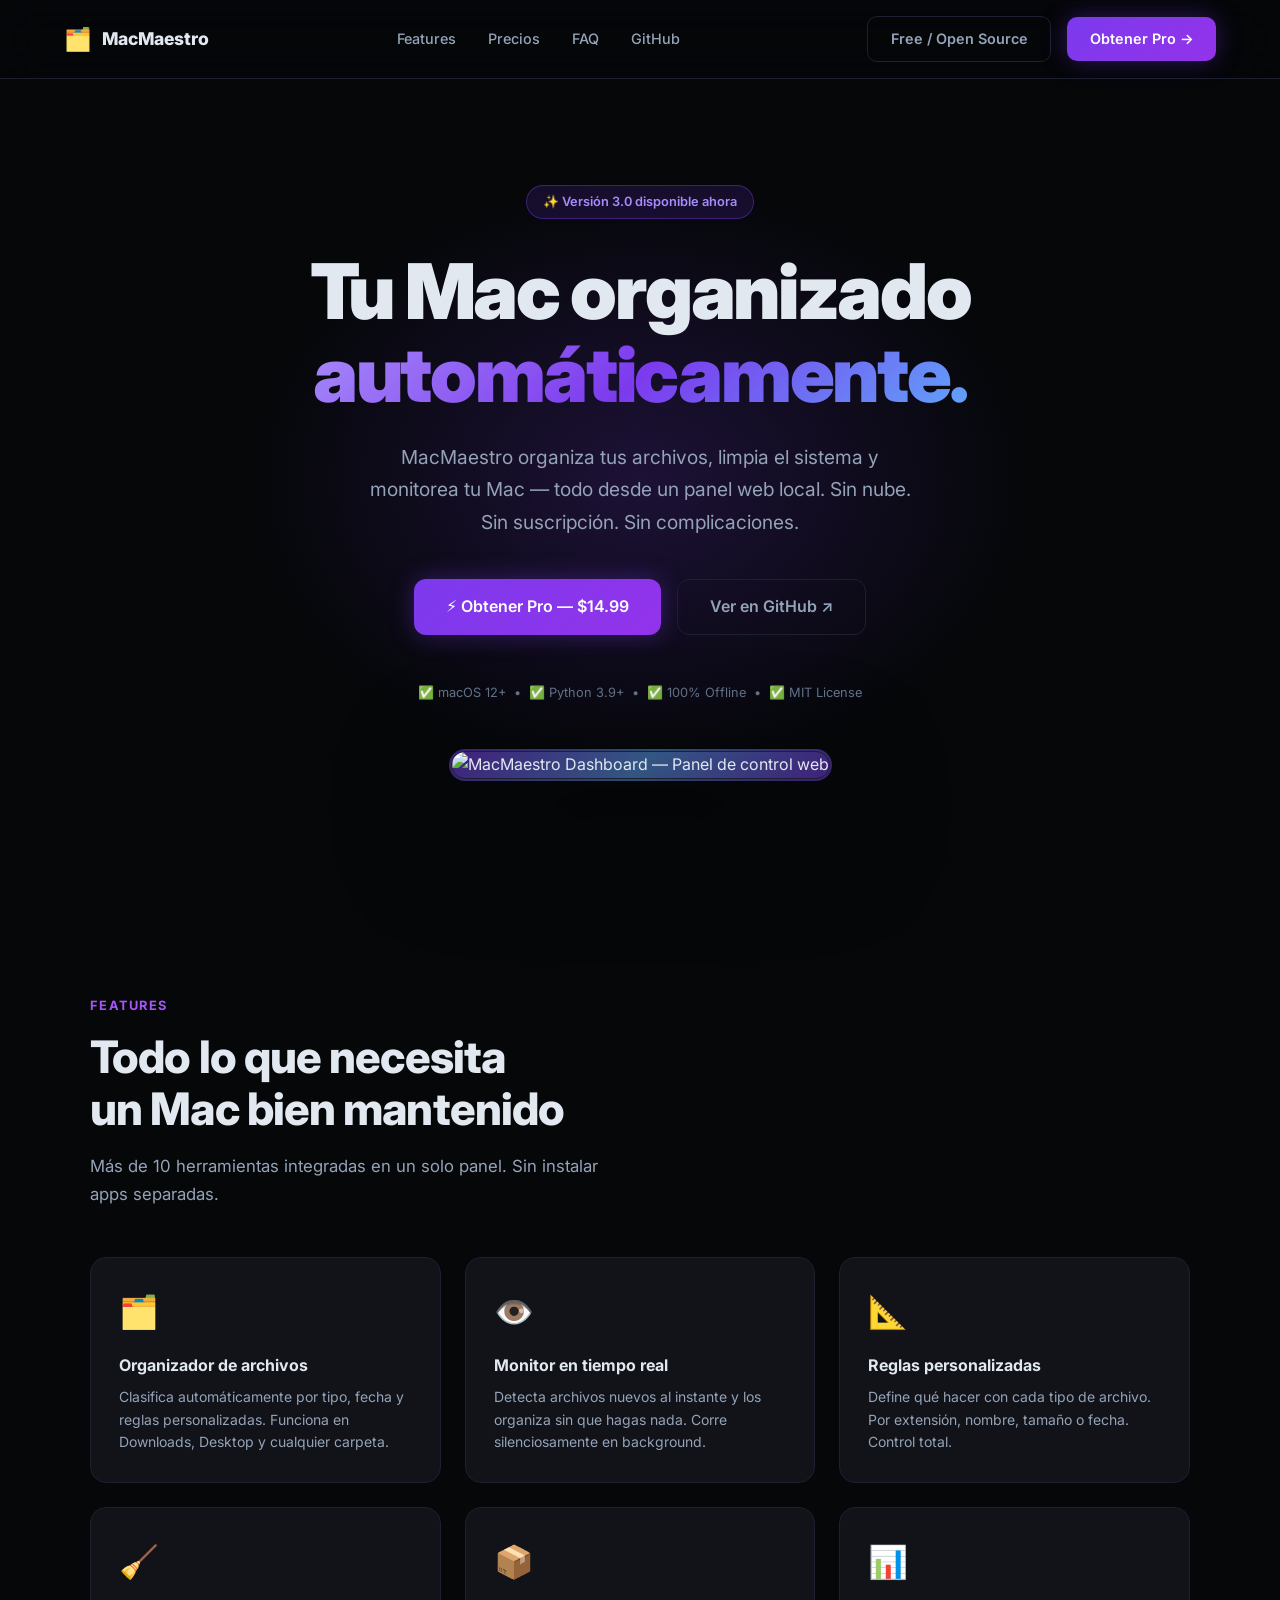
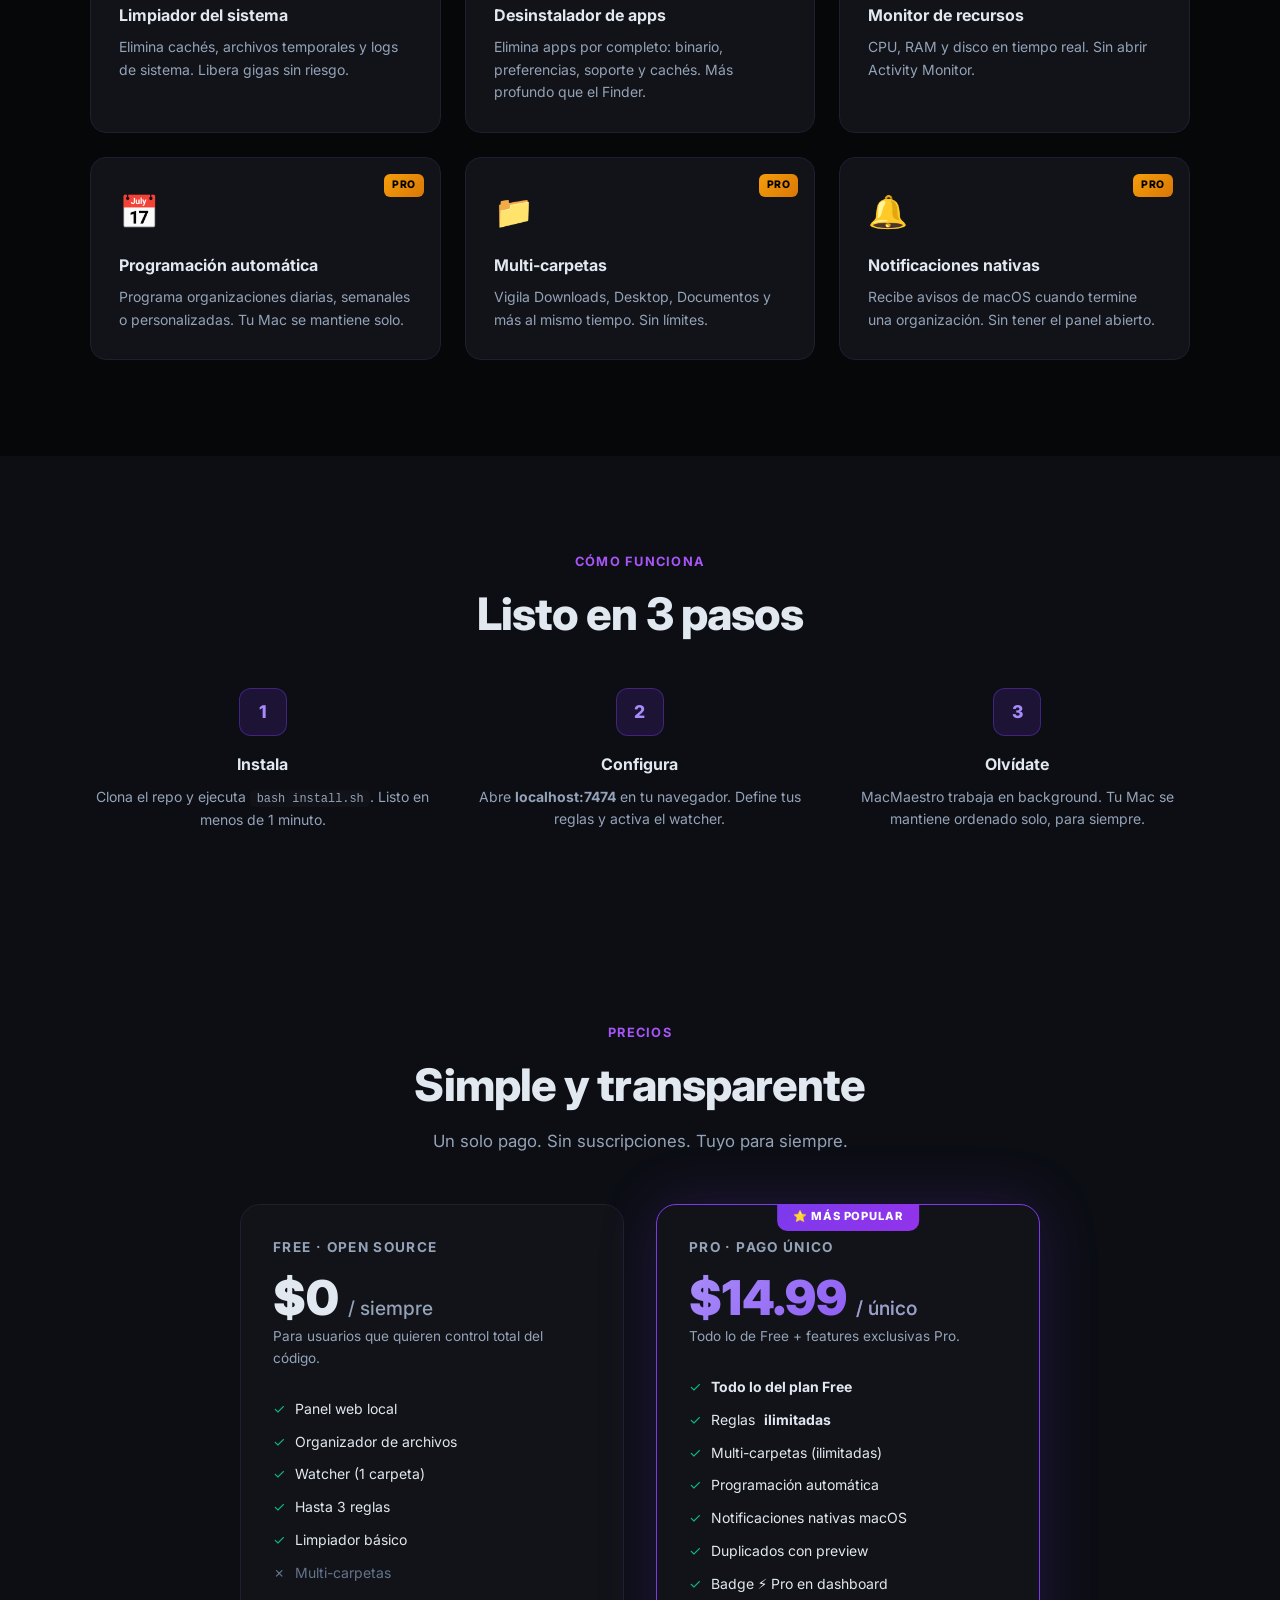
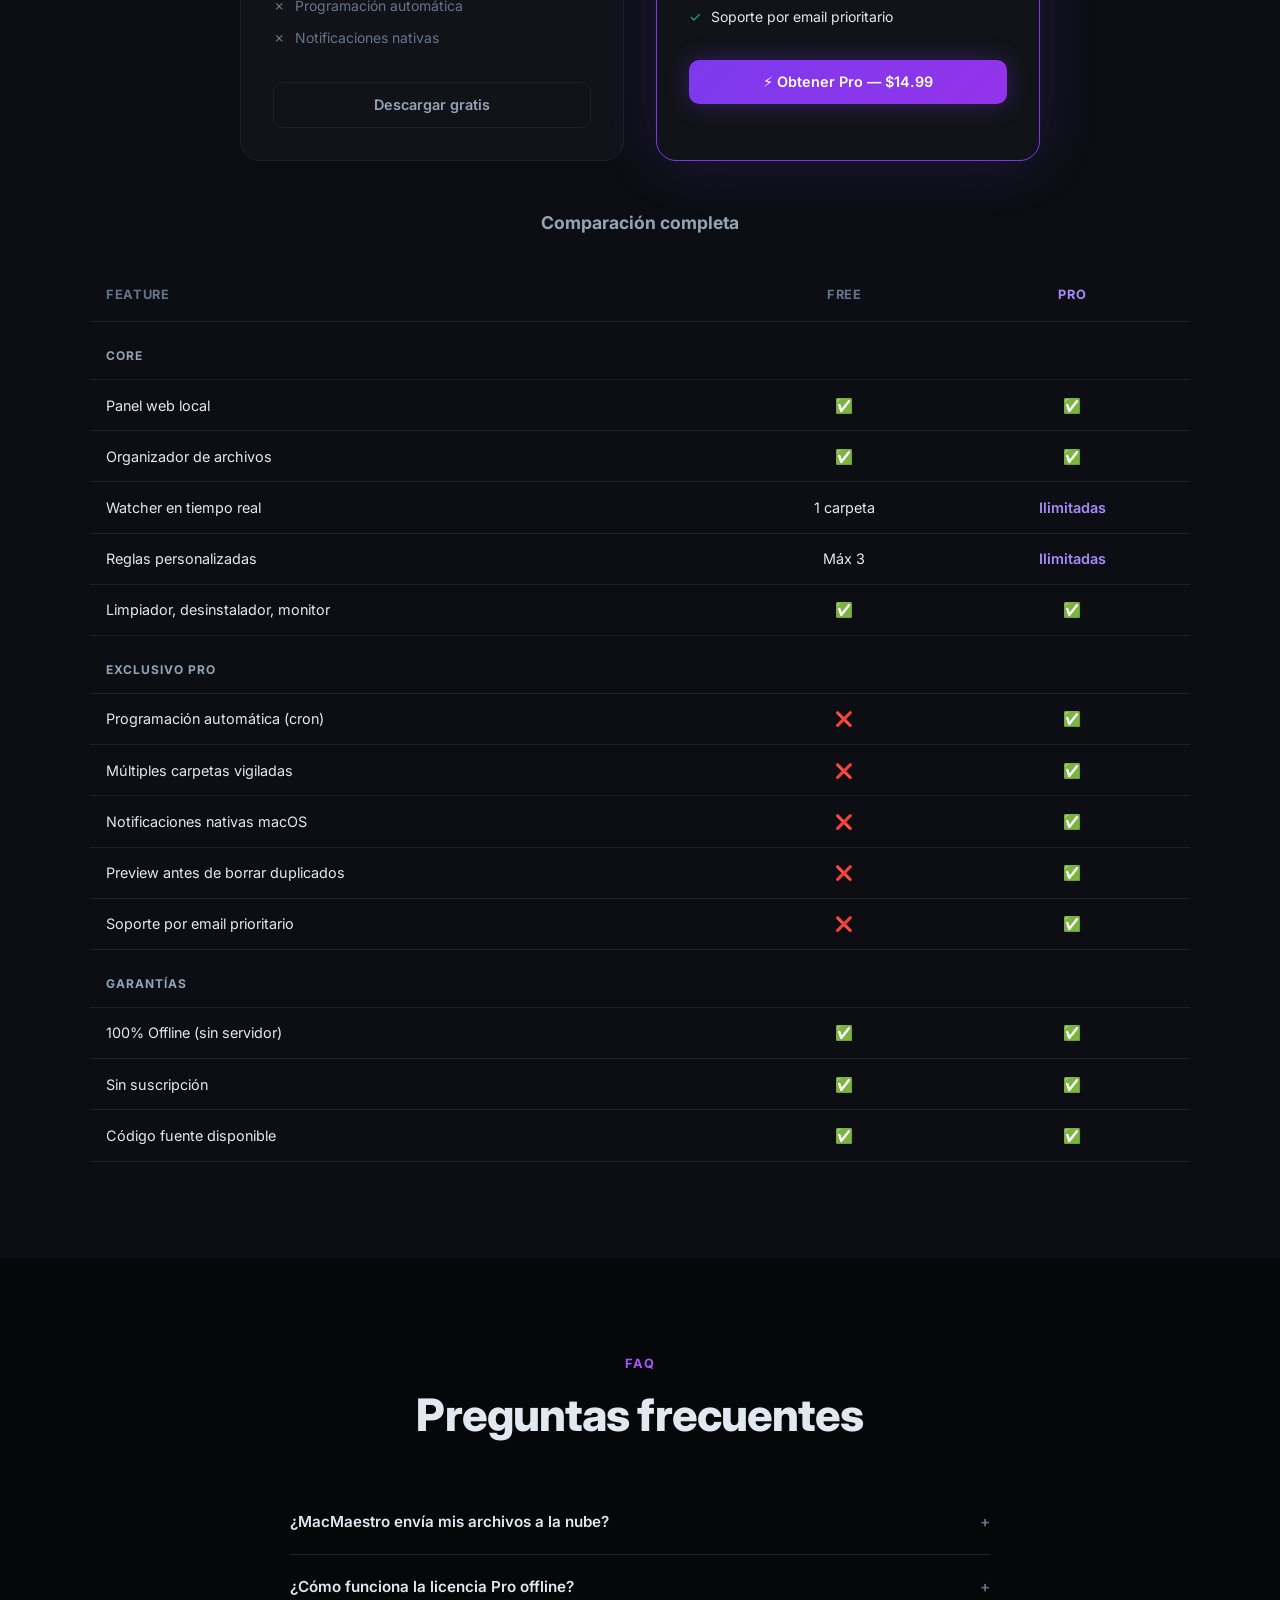
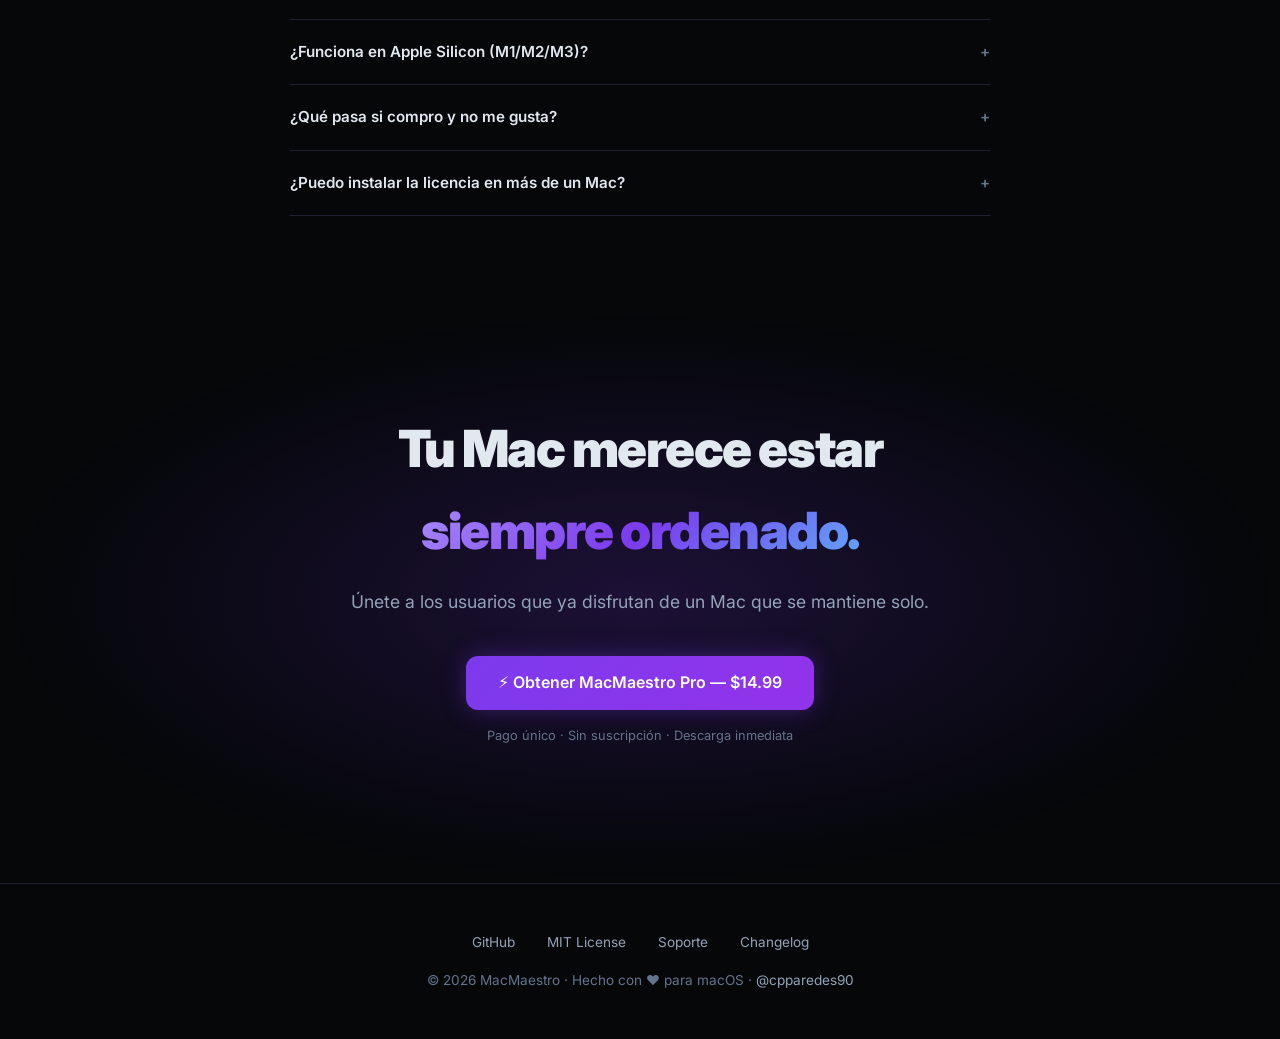
==== index.html @ 6b4e5746 "feat: monetization — Pro license system, landing page & DMG builder - license_manager.py: offline ke" ====
<!DOCTYPE html>
<html lang="es">
<head>
  <meta charset="UTF-8">
  <meta name="viewport" content="width=device-width, initial-scale=1.0">
  <title>MacMaestro — macOS File Organizer Suite</title>
  <meta name="description" content="Professional-grade, offline-first macOS file organization suite. Automatically sort, clean, and manage your Mac — with a beautiful web control panel.">
  <link rel="preconnect" href="https://fonts.googleapis.com">
  <link href="https://fonts.googleapis.com/css2?family=Inter:wght@300;400;500;600;700;800;900&display=swap" rel="stylesheet">
  <style>
    :root {
      --bg:#050709;--surface:#0c0e14;--card:#111318;--card2:#161923;
      --border:#1c2030;--accent:#7c3aed;--accent2:#a855f7;--glow:rgba(124,58,237,.35);
      --green:#10b981;--blue:#3b82f6;--yellow:#f59e0b;
      --text:#e2e8f0;--muted:#64748b;--muted2:#94a3b8;--radius:16px;
    }
    *,*::before,*::after{box-sizing:border-box;margin:0;padding:0}
    html{scroll-behavior:smooth}
    body{font-family:'Inter',system-ui,sans-serif;background:var(--bg);color:var(--text);line-height:1.6;overflow-x:hidden}
    /* NAV */
    nav{position:fixed;top:0;left:0;right:0;z-index:100;display:flex;align-items:center;justify-content:space-between;padding:1rem 4rem;background:rgba(5,7,9,.85);backdrop-filter:blur(20px);border-bottom:1px solid var(--border)}
    .nav-logo{display:flex;align-items:center;gap:.6rem;font-weight:800;font-size:1.1rem}
    .nav-logo span{font-size:1.4rem}
    .nav-links{display:flex;gap:2rem}
    .nav-links a{color:var(--muted2);text-decoration:none;font-size:.9rem;font-weight:500;transition:color .2s}
    .nav-links a:hover{color:var(--text)}
    .nav-cta{display:flex;align-items:center;gap:1rem}
    .btn{display:inline-flex;align-items:center;gap:.5rem;padding:.65rem 1.4rem;border-radius:10px;font-weight:600;font-size:.9rem;cursor:pointer;text-decoration:none;transition:all .2s;border:none}
    .btn-ghost{background:transparent;border:1px solid var(--border);color:var(--muted2)}
    .btn-ghost:hover{border-color:var(--accent);color:var(--text)}
    .btn-primary{background:linear-gradient(135deg,var(--accent),#9333ea);color:#fff;box-shadow:0 0 24px var(--glow)}
    .btn-primary:hover{transform:translateY(-1px);box-shadow:0 0 40px var(--glow)}
    .btn-large{padding:.9rem 2rem;font-size:1rem;border-radius:12px}
    /* HERO */
    .hero{min-height:100vh;display:flex;flex-direction:column;align-items:center;justify-content:center;text-align:center;padding:8rem 2rem 4rem;position:relative}
    .hero-glow{position:absolute;top:20%;left:50%;transform:translateX(-50%);width:800px;height:600px;background:radial-gradient(ellipse,rgba(124,58,237,.2) 0%,transparent 70%);pointer-events:none}
    .badge{display:inline-flex;align-items:center;gap:.5rem;background:rgba(124,58,237,.15);border:1px solid rgba(124,58,237,.4);color:#a78bfa;padding:.35rem 1rem;border-radius:50px;font-size:.8rem;font-weight:600;margin-bottom:2rem;animation:fadeDown .6s ease both}
    @keyframes fadeDown{from{opacity:0;transform:translateY(-12px)}to{opacity:1;transform:none}}
    @keyframes fadeUp{from{opacity:0;transform:translateY(20px)}to{opacity:1;transform:none}}
    h1{font-size:clamp(2.8rem,6vw,5rem);font-weight:900;line-height:1.08;letter-spacing:-.03em;margin-bottom:1.5rem;animation:fadeDown .6s .1s ease both}
    .gradient-text{background:linear-gradient(135deg,#a78bfa,#7c3aed,#60a5fa);-webkit-background-clip:text;-webkit-text-fill-color:transparent;background-clip:text}
    .hero-sub{font-size:1.2rem;color:var(--muted2);max-width:560px;margin:0 auto 2.5rem;line-height:1.7;animation:fadeDown .6s .2s ease both}
    .hero-ctas{display:flex;gap:1rem;justify-content:center;flex-wrap:wrap;margin-bottom:3rem;animation:fadeDown .6s .3s ease both}
    .hero-note{font-size:.8rem;color:var(--muted);animation:fadeDown .6s .4s ease both}
    /* SCREENSHOT */
    .screenshot-wrap{position:relative;max-width:960px;margin:3rem auto 0;animation:fadeUp .8s .5s ease both}
    .screenshot-wrap::before{content:'';position:absolute;inset:-2px;background:linear-gradient(135deg,var(--accent),#60a5fa,var(--accent));border-radius:20px;z-index:-1;opacity:.5}
    .screenshot-wrap img{width:100%;border-radius:18px;border:1px solid var(--border);box-shadow:0 40px 120px rgba(0,0,0,.8)}
    /* SECTION */
    section{padding:6rem 2rem;position:relative}
    .container{max-width:1100px;margin:0 auto}
    .section-label{color:var(--accent2);font-size:.8rem;font-weight:700;letter-spacing:.1em;text-transform:uppercase;margin-bottom:1rem}
    .section-title{font-size:clamp(1.8rem,3.5vw,2.8rem);font-weight:800;line-height:1.15;letter-spacing:-.02em;margin-bottom:1rem}
    .section-sub{color:var(--muted2);font-size:1.05rem;max-width:520px;line-height:1.7}
    /* FEATURES */
    .features-grid{display:grid;grid-template-columns:repeat(auto-fit,minmax(290px,1fr));gap:1.5rem;margin-top:3rem}
    .feature-card{background:var(--card);border:1px solid var(--border);border-radius:var(--radius);padding:1.75rem;transition:all .3s;position:relative;overflow:hidden}
    .feature-card::before{content:'';position:absolute;top:0;left:0;right:0;height:1px;background:linear-gradient(90deg,transparent,var(--accent),transparent);opacity:0;transition:opacity .3s}
    .feature-card:hover{border-color:rgba(124,58,237,.5);transform:translateY(-3px)}
    .feature-card:hover::before{opacity:1}
    .feature-icon{font-size:2rem;margin-bottom:1rem}
    .feature-card h3{font-size:1rem;font-weight:700;margin-bottom:.5rem}
    .feature-card p{font-size:.875rem;color:var(--muted2);line-height:1.6}
    .pro-badge{position:absolute;top:1rem;right:1rem;background:linear-gradient(135deg,#f59e0b,#d97706);color:#000;font-size:.65rem;font-weight:800;padding:.2rem .5rem;border-radius:6px;letter-spacing:.05em}
    /* PRICING */
    .pricing{background:var(--surface)}
    .pricing-grid{display:grid;grid-template-columns:1fr 1fr;gap:2rem;margin-top:3rem;max-width:800px;margin-left:auto;margin-right:auto}
    .pricing-card{background:var(--card);border:1px solid var(--border);border-radius:20px;padding:2rem;position:relative}
    .pricing-card.featured{border-color:var(--accent);box-shadow:0 0 60px rgba(124,58,237,.2)}
    .pricing-card.featured::before{content:'⭐ MÁS POPULAR';position:absolute;top:-1px;left:50%;transform:translateX(-50%);background:linear-gradient(135deg,var(--accent),#9333ea);color:#fff;font-size:.7rem;font-weight:800;padding:.3rem 1rem;border-radius:0 0 10px 10px;letter-spacing:.08em}
    .plan-name{font-size:.85rem;font-weight:700;color:var(--muted2);text-transform:uppercase;letter-spacing:.1em;margin-bottom:1rem}
    .plan-price{font-size:3rem;font-weight:900;line-height:1;margin-bottom:.25rem}
    .plan-price span{font-size:1.2rem;font-weight:500;color:var(--muted2)}
    .plan-desc{color:var(--muted2);font-size:.85rem;margin-bottom:1.75rem}
    .plan-features{list-style:none;margin-bottom:2rem;display:flex;flex-direction:column;gap:.65rem}
    .plan-features li{display:flex;align-items:flex-start;gap:.6rem;font-size:.875rem}
    .plan-features .check{color:var(--green);flex-shrink:0}
    .plan-features .cross{color:var(--muted);flex-shrink:0}
    .plan-features li.muted-row{color:var(--muted)}
    /* STEPS */
    .steps{display:grid;grid-template-columns:repeat(3,1fr);gap:2rem;margin-top:3rem}
    .step{text-align:center}
    .step-num{width:48px;height:48px;background:rgba(124,58,237,.15);border:1px solid rgba(124,58,237,.4);border-radius:12px;display:flex;align-items:center;justify-content:center;font-weight:800;font-size:1.1rem;color:#a78bfa;margin:0 auto 1rem}
    .step h3{font-size:1rem;font-weight:700;margin-bottom:.5rem}
    .step p{font-size:.875rem;color:var(--muted2);line-height:1.6}
    /* TABLE */
    .compare-table{width:100%;border-collapse:collapse;margin-top:2rem}
    .compare-table th{padding:1rem;text-align:center;font-size:.8rem;color:var(--muted);text-transform:uppercase;letter-spacing:.05em;border-bottom:1px solid var(--border)}
    .compare-table th:first-child{text-align:left}
    .compare-table td{padding:.85rem 1rem;border-bottom:1px solid var(--border);font-size:.9rem}
    .compare-table td:not(:first-child){text-align:center}
    .compare-table tr:hover td{background:rgba(255,255,255,.02)}
    .compare-table .cat-row td{color:var(--muted2);font-size:.75rem;font-weight:700;text-transform:uppercase;letter-spacing:.08em;padding-top:1.5rem;background:transparent!important}
    /* FAQ */
    .faq{max-width:700px;margin:3rem auto 0}
    .faq-item{border-bottom:1px solid var(--border);padding:1.25rem 0;cursor:pointer}
    .faq-q{display:flex;justify-content:space-between;align-items:center;font-weight:600;font-size:.95rem}
    .faq-q .ico{color:var(--muted);transition:transform .3s}
    .faq-item.open .faq-q .ico{transform:rotate(45deg)}
    .faq-a{color:var(--muted2);font-size:.9rem;line-height:1.7;max-height:0;overflow:hidden;transition:max-height .35s ease,padding .35s}
    .faq-item.open .faq-a{max-height:300px;padding-top:.75rem}
    /* CTA */
    .cta-section{text-align:center;background:radial-gradient(ellipse at center,rgba(124,58,237,.2) 0%,transparent 70%)}
    .cta-section h2{font-size:clamp(2rem,4vw,3.5rem);font-weight:900;letter-spacing:-.03em;margin-bottom:1rem}
    .cta-section p{color:var(--muted2);font-size:1.1rem;margin-bottom:2.5rem}
    /* FOOTER */
    footer{border-top:1px solid var(--border);padding:3rem 2rem;text-align:center;color:var(--muted);font-size:.85rem}
    footer a{color:var(--muted2);text-decoration:none}
    footer a:hover{color:var(--text)}
    .footer-links{display:flex;gap:2rem;justify-content:center;margin-bottom:1rem;flex-wrap:wrap}
    /* REVEAL */
    .reveal{opacity:0;transform:translateY(30px);transition:all .7s ease}
    .reveal.visible{opacity:1;transform:none}
    @media(max-width:768px){nav{padding:1rem 1.5rem}.nav-links{display:none}.pricing-grid{grid-template-columns:1fr}.steps{grid-template-columns:1fr}}
  </style>
</head>
<body>

<nav>
  <div class="nav-logo"><span>🗂️</span> MacMaestro</div>
  <div class="nav-links">
    <a href="#features">Features</a>
    <a href="#pricing">Precios</a>
    <a href="#faq">FAQ</a>
    <a href="https://github.com/cpparedes90/macmaestro" target="_blank">GitHub</a>
  </div>
  <div class="nav-cta">
    <a href="https://github.com/cpparedes90/macmaestro" class="btn btn-ghost" target="_blank">Free / Open Source</a>
    <a href="#pricing" class="btn btn-primary">Obtener Pro →</a>
  </div>
</nav>

<!-- HERO -->
<div class="hero">
  <div class="hero-glow"></div>
  <div class="badge">✨ Versión 3.0 disponible ahora</div>
  <h1>Tu Mac organizado<br><span class="gradient-text">automáticamente.</span></h1>
  <p class="hero-sub">MacMaestro organiza tus archivos, limpia el sistema y monitorea tu Mac — todo desde un panel web local. Sin nube. Sin suscripción. Sin complicaciones.</p>
  <div class="hero-ctas">
    <a href="#pricing" class="btn btn-primary btn-large">⚡ Obtener Pro — $14.99</a>
    <a href="https://github.com/cpparedes90/macmaestro" class="btn btn-ghost btn-large" target="_blank">Ver en GitHub ↗</a>
  </div>
  <p class="hero-note">✅ macOS 12+ &nbsp;•&nbsp; ✅ Python 3.9+ &nbsp;•&nbsp; ✅ 100% Offline &nbsp;•&nbsp; ✅ MIT License</p>
  <div class="screenshot-wrap">
    <img src="https://raw.githubusercontent.com/cpparedes90/macmaestro/main/docs/screenshot.png" alt="MacMaestro Dashboard — Panel de control web">
  </div>
</div>

<!-- FEATURES -->
<section id="features">
  <div class="container">
    <div class="reveal">
      <div class="section-label">Features</div>
      <h2 class="section-title">Todo lo que necesita<br>un Mac bien mantenido</h2>
      <p class="section-sub">Más de 10 herramientas integradas en un solo panel. Sin instalar apps separadas.</p>
    </div>
    <div class="features-grid reveal">
      <div class="feature-card"><div class="feature-icon">🗂️</div><h3>Organizador de archivos</h3><p>Clasifica automáticamente por tipo, fecha y reglas personalizadas. Funciona en Downloads, Desktop y cualquier carpeta.</p></div>
      <div class="feature-card"><div class="feature-icon">👁️</div><h3>Monitor en tiempo real</h3><p>Detecta archivos nuevos al instante y los organiza sin que hagas nada. Corre silenciosamente en background.</p></div>
      <div class="feature-card"><div class="feature-icon">📐</div><h3>Reglas personalizadas</h3><p>Define qué hacer con cada tipo de archivo. Por extensión, nombre, tamaño o fecha. Control total.</p></div>
      <div class="feature-card"><div class="feature-icon">🧹</div><h3>Limpiador del sistema</h3><p>Elimina cachés, archivos temporales y logs de sistema. Libera gigas sin riesgo.</p></div>
      <div class="feature-card"><div class="feature-icon">📦</div><h3>Desinstalador de apps</h3><p>Elimina apps por completo: binario, preferencias, soporte y cachés. Más profundo que el Finder.</p></div>
      <div class="feature-card"><div class="feature-icon">📊</div><h3>Monitor de recursos</h3><p>CPU, RAM y disco en tiempo real. Sin abrir Activity Monitor.</p></div>
      <div class="feature-card"><div class="pro-badge">PRO</div><div class="feature-icon">📅</div><h3>Programación automática</h3><p>Programa organizaciones diarias, semanales o personalizadas. Tu Mac se mantiene solo.</p></div>
      <div class="feature-card"><div class="pro-badge">PRO</div><div class="feature-icon">📁</div><h3>Multi-carpetas</h3><p>Vigila Downloads, Desktop, Documentos y más al mismo tiempo. Sin límites.</p></div>
      <div class="feature-card"><div class="pro-badge">PRO</div><div class="feature-icon">🔔</div><h3>Notificaciones nativas</h3><p>Recibe avisos de macOS cuando termine una organización. Sin tener el panel abierto.</p></div>
    </div>
  </div>
</section>

<!-- HOW IT WORKS -->
<section style="background:var(--surface)">
  <div class="container">
    <div class="reveal" style="text-align:center;margin-bottom:1rem">
      <div class="section-label">Cómo funciona</div>
      <h2 class="section-title">Listo en 3 pasos</h2>
    </div>
    <div class="steps reveal">
      <div class="step"><div class="step-num">1</div><h3>Instala</h3><p>Clona el repo y ejecuta <code style="background:var(--card);padding:.1rem .4rem;border-radius:5px;font-size:.85em">bash install.sh</code>. Listo en menos de 1 minuto.</p></div>
      <div class="step"><div class="step-num">2</div><h3>Configura</h3><p>Abre <strong>localhost:7474</strong> en tu navegador. Define tus reglas y activa el watcher.</p></div>
      <div class="step"><div class="step-num">3</div><h3>Olvídate</h3><p>MacMaestro trabaja en background. Tu Mac se mantiene ordenado solo, para siempre.</p></div>
    </div>
  </div>
</section>

<!-- PRICING -->
<section id="pricing" class="pricing">
  <div class="container">
    <div class="reveal" style="text-align:center">
      <div class="section-label">Precios</div>
      <h2 class="section-title">Simple y transparente</h2>
      <p class="section-sub" style="margin:0 auto">Un solo pago. Sin suscripciones. Tuyo para siempre.</p>
    </div>
    <div class="pricing-grid reveal">
      <div class="pricing-card">
        <div class="plan-name">Free · Open Source</div>
        <div class="plan-price">$0 <span>/ siempre</span></div>
        <div class="plan-desc">Para usuarios que quieren control total del código.</div>
        <ul class="plan-features">
          <li><span class="check">✓</span> Panel web local</li>
          <li><span class="check">✓</span> Organizador de archivos</li>
          <li><span class="check">✓</span> Watcher (1 carpeta)</li>
          <li><span class="check">✓</span> Hasta 3 reglas</li>
          <li><span class="check">✓</span> Limpiador básico</li>
          <li class="muted-row"><span class="cross">✗</span> Multi-carpetas</li>
          <li class="muted-row"><span class="cross">✗</span> Programación automática</li>
          <li class="muted-row"><span class="cross">✗</span> Notificaciones nativas</li>
        </ul>
        <a href="https://github.com/cpparedes90/macmaestro" class="btn btn-ghost" style="width:100%;justify-content:center" target="_blank">Descargar gratis</a>
      </div>
      <div class="pricing-card featured">
        <div class="plan-name">Pro · Pago único</div>
        <div class="plan-price" style="background:linear-gradient(135deg,#a78bfa,#7c3aed);-webkit-background-clip:text;-webkit-text-fill-color:transparent;background-clip:text">$14.99 <span style="-webkit-text-fill-color:var(--muted2)">/ único</span></div>
        <div class="plan-desc">Todo lo de Free + features exclusivas Pro.</div>
        <ul class="plan-features">
          <li><span class="check">✓</span> <strong>Todo lo del plan Free</strong></li>
          <li><span class="check">✓</span> Reglas <strong>ilimitadas</strong></li>
          <li><span class="check">✓</span> Multi-carpetas (ilimitadas)</li>
          <li><span class="check">✓</span> Programación automática</li>
          <li><span class="check">✓</span> Notificaciones nativas macOS</li>
          <li><span class="check">✓</span> Duplicados con preview</li>
          <li><span class="check">✓</span> Badge ⚡ Pro en dashboard</li>
          <li><span class="check">✓</span> Soporte por email prioritario</li>
        </ul>
        <a href="https://gumroad.com/cpparedes90" class="btn btn-primary" style="width:100%;justify-content:center" target="_blank">⚡ Obtener Pro — $14.99</a>
      </div>
    </div>
    <div class="reveal" style="margin-top:3rem">
      <h3 style="text-align:center;font-size:1.1rem;margin-bottom:1rem;color:var(--muted2)">Comparación completa</h3>
      <table class="compare-table">
        <thead><tr><th>Feature</th><th>Free</th><th style="color:#a78bfa">Pro</th></tr></thead>
        <tbody>
          <tr class="cat-row"><td colspan="3">Core</td></tr>
          <tr><td>Panel web local</td><td>✅</td><td>✅</td></tr>
          <tr><td>Organizador de archivos</td><td>✅</td><td>✅</td></tr>
          <tr><td>Watcher en tiempo real</td><td>1 carpeta</td><td style="color:#a78bfa;font-weight:600">Ilimitadas</td></tr>
          <tr><td>Reglas personalizadas</td><td>Máx 3</td><td style="color:#a78bfa;font-weight:600">Ilimitadas</td></tr>
          <tr><td>Limpiador, desinstalador, monitor</td><td>✅</td><td>✅</td></tr>
          <tr class="cat-row"><td colspan="3">Exclusivo Pro</td></tr>
          <tr><td>Programación automática (cron)</td><td>❌</td><td style="color:#a78bfa;font-weight:600">✅</td></tr>
          <tr><td>Múltiples carpetas vigiladas</td><td>❌</td><td style="color:#a78bfa;font-weight:600">✅</td></tr>
          <tr><td>Notificaciones nativas macOS</td><td>❌</td><td style="color:#a78bfa;font-weight:600">✅</td></tr>
          <tr><td>Preview antes de borrar duplicados</td><td>❌</td><td style="color:#a78bfa;font-weight:600">✅</td></tr>
          <tr><td>Soporte por email prioritario</td><td>❌</td><td style="color:#a78bfa;font-weight:600">✅</td></tr>
          <tr class="cat-row"><td colspan="3">Garantías</td></tr>
          <tr><td>100% Offline (sin servidor)</td><td>✅</td><td>✅</td></tr>
          <tr><td>Sin suscripción</td><td>✅</td><td>✅</td></tr>
          <tr><td>Código fuente disponible</td><td>✅</td><td>✅</td></tr>
        </tbody>
      </table>
    </div>
  </div>
</section>

<!-- FAQ -->
<section id="faq">
  <div class="container reveal" style="max-width:800px">
    <div style="text-align:center;margin-bottom:3rem">
      <div class="section-label">FAQ</div>
      <h2 class="section-title">Preguntas frecuentes</h2>
    </div>
    <div class="faq">
      <div class="faq-item"><div class="faq-q">¿MacMaestro envía mis archivos a la nube? <span class="ico">+</span></div><div class="faq-a">No. MacMaestro es 100% offline. Todos los datos, reportes y configuraciones se guardan localmente en tu Mac (~/Agentes/). Nunca sale información de tu computadora.</div></div>
      <div class="faq-item"><div class="faq-q">¿Cómo funciona la licencia Pro offline? <span class="ico">+</span></div><div class="faq-a">Recibes una clave única formato MMRO-XXXX-XXXX-XXXX. La ingresas en el panel (Settings → Activar Pro) y se valida localmente via SHA-256. No necesitas internet después de recibirla.</div></div>
      <div class="faq-item"><div class="faq-q">¿Funciona en Apple Silicon (M1/M2/M3)? <span class="ico">+</span></div><div class="faq-a">Sí. MacMaestro está escrito en Python puro y funciona perfectamente en Macs con chip Apple Silicon y en Macs Intel.</div></div>
      <div class="faq-item"><div class="faq-q">¿Qué pasa si compro y no me gusta? <span class="ico">+</span></div><div class="faq-a">Puedes probar la versión gratuita (open source en GitHub) antes de comprar. Si tienes algún problema, escríbenos por email y lo resolvemos.</div></div>
      <div class="faq-item"><div class="faq-q">¿Puedo instalar la licencia en más de un Mac? <span class="ico">+</span></div><div class="faq-a">La licencia Pro es para uso personal — puedes instalarla en todos los Macs que sean de tu propiedad.</div></div>
    </div>
  </div>
</section>

<!-- CTA -->
<section class="cta-section reveal">
  <div class="container">
    <h2>Tu Mac merece estar<br><span class="gradient-text">siempre ordenado.</span></h2>
    <p>Únete a los usuarios que ya disfrutan de un Mac que se mantiene solo.</p>
    <a href="https://gumroad.com/cpparedes90" class="btn btn-primary btn-large" target="_blank">⚡ Obtener MacMaestro Pro — $14.99</a>
    <p style="margin-top:1rem;font-size:.8rem;color:var(--muted)">Pago único · Sin suscripción · Descarga inmediata</p>
  </div>
</section>

<footer>
  <div class="footer-links">
    <a href="https://github.com/cpparedes90/macmaestro" target="_blank">GitHub</a>
    <a href="https://github.com/cpparedes90/macmaestro/blob/main/LICENSE" target="_blank">MIT License</a>
    <a href="mailto:cp.paredes90@gmail.com">Soporte</a>
    <a href="https://github.com/cpparedes90/macmaestro/blob/main/CHANGELOG.md" target="_blank">Changelog</a>
  </div>
  <p>© 2026 MacMaestro · Hecho con ❤️ para macOS · <a href="https://github.com/cpparedes90" target="_blank">@cpparedes90</a></p>
</footer>

<script>
const observer = new IntersectionObserver(entries => {
  entries.forEach(e => { if (e.isIntersecting) e.target.classList.add('visible'); });
}, { threshold: 0.1 });
document.querySelectorAll('.reveal').forEach(el => observer.observe(el));
document.querySelectorAll('.faq-item').forEach(item => {
  item.addEventListener('click', () => {
    const isOpen = item.classList.contains('open');
    document.querySelectorAll('.faq-item').forEach(i => i.classList.remove('open'));
    if (!isOpen) item.classList.add('open');
  });
});
window.addEventListener('scroll', () => {
  document.querySelector('nav').style.background =
    window.scrollY > 50 ? 'rgba(5,7,9,.97)' : 'rgba(5,7,9,.85)';
});
</script>
</body>
</html>
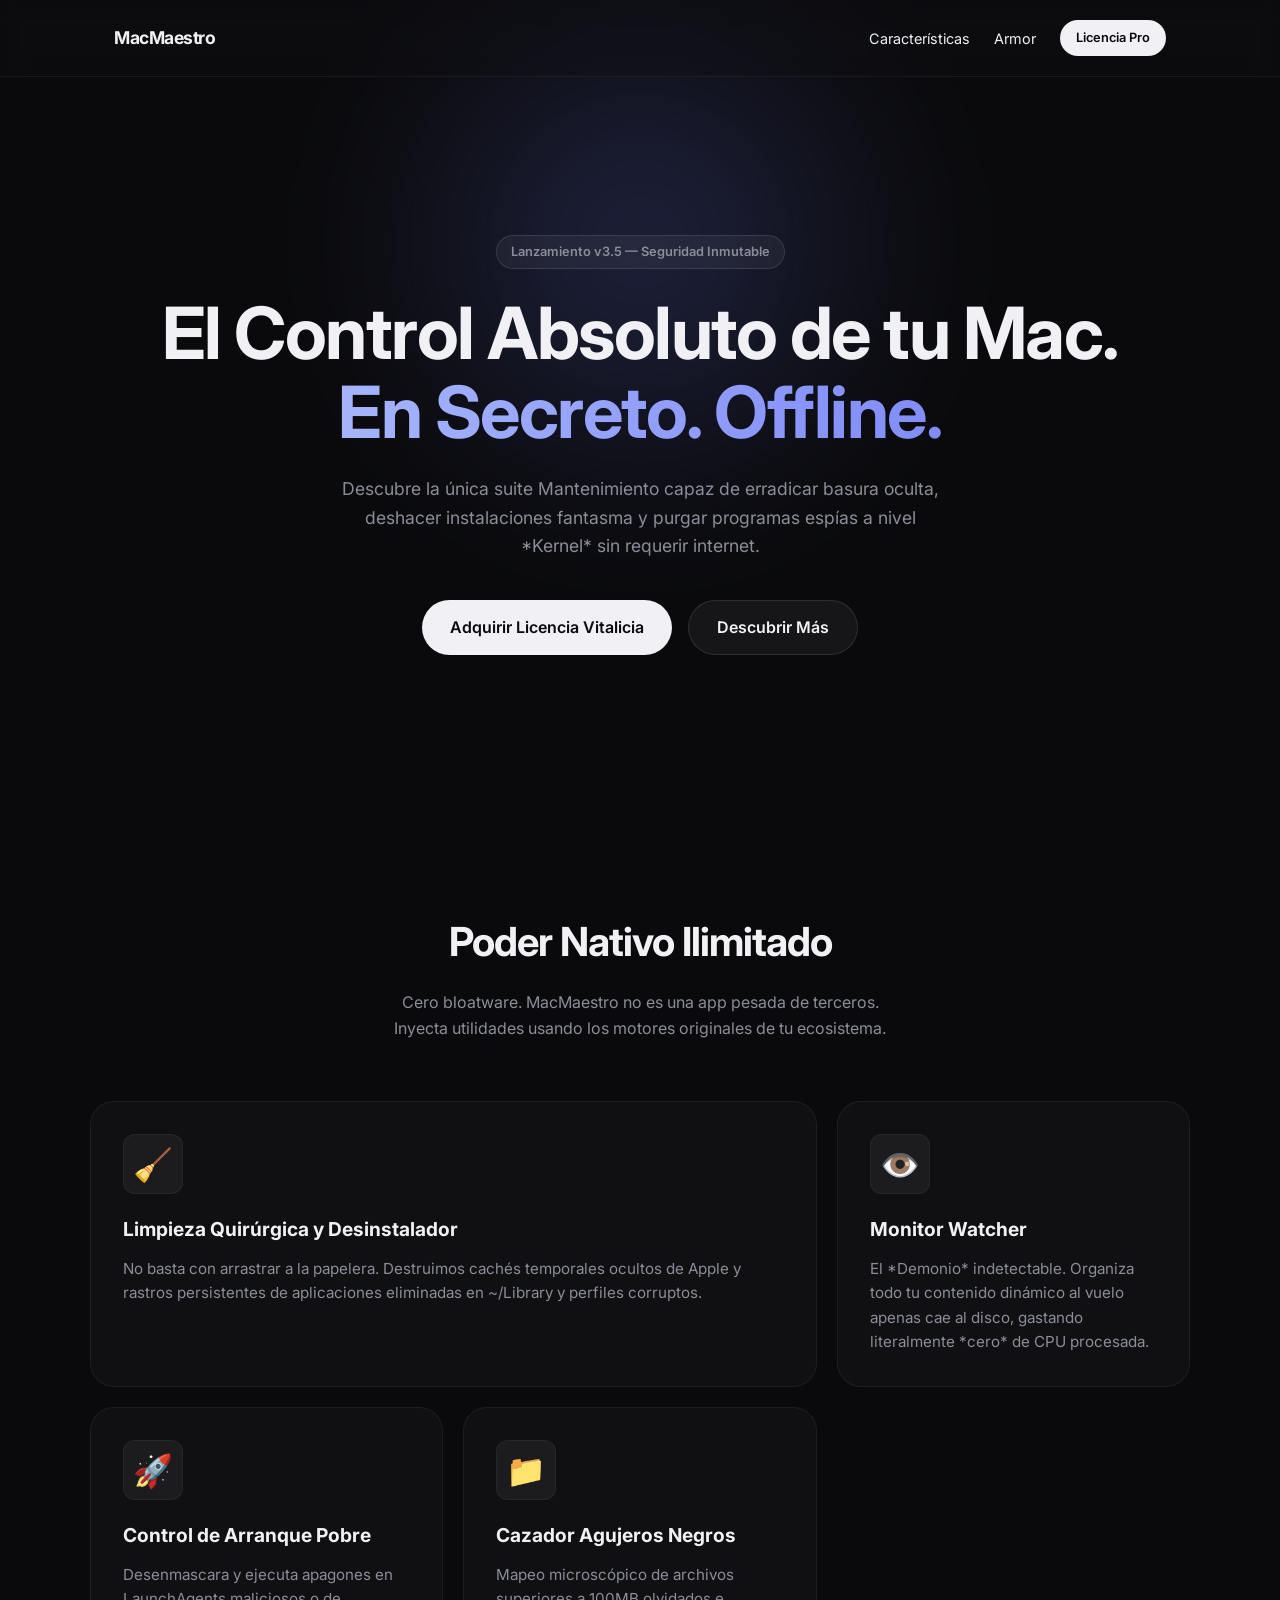
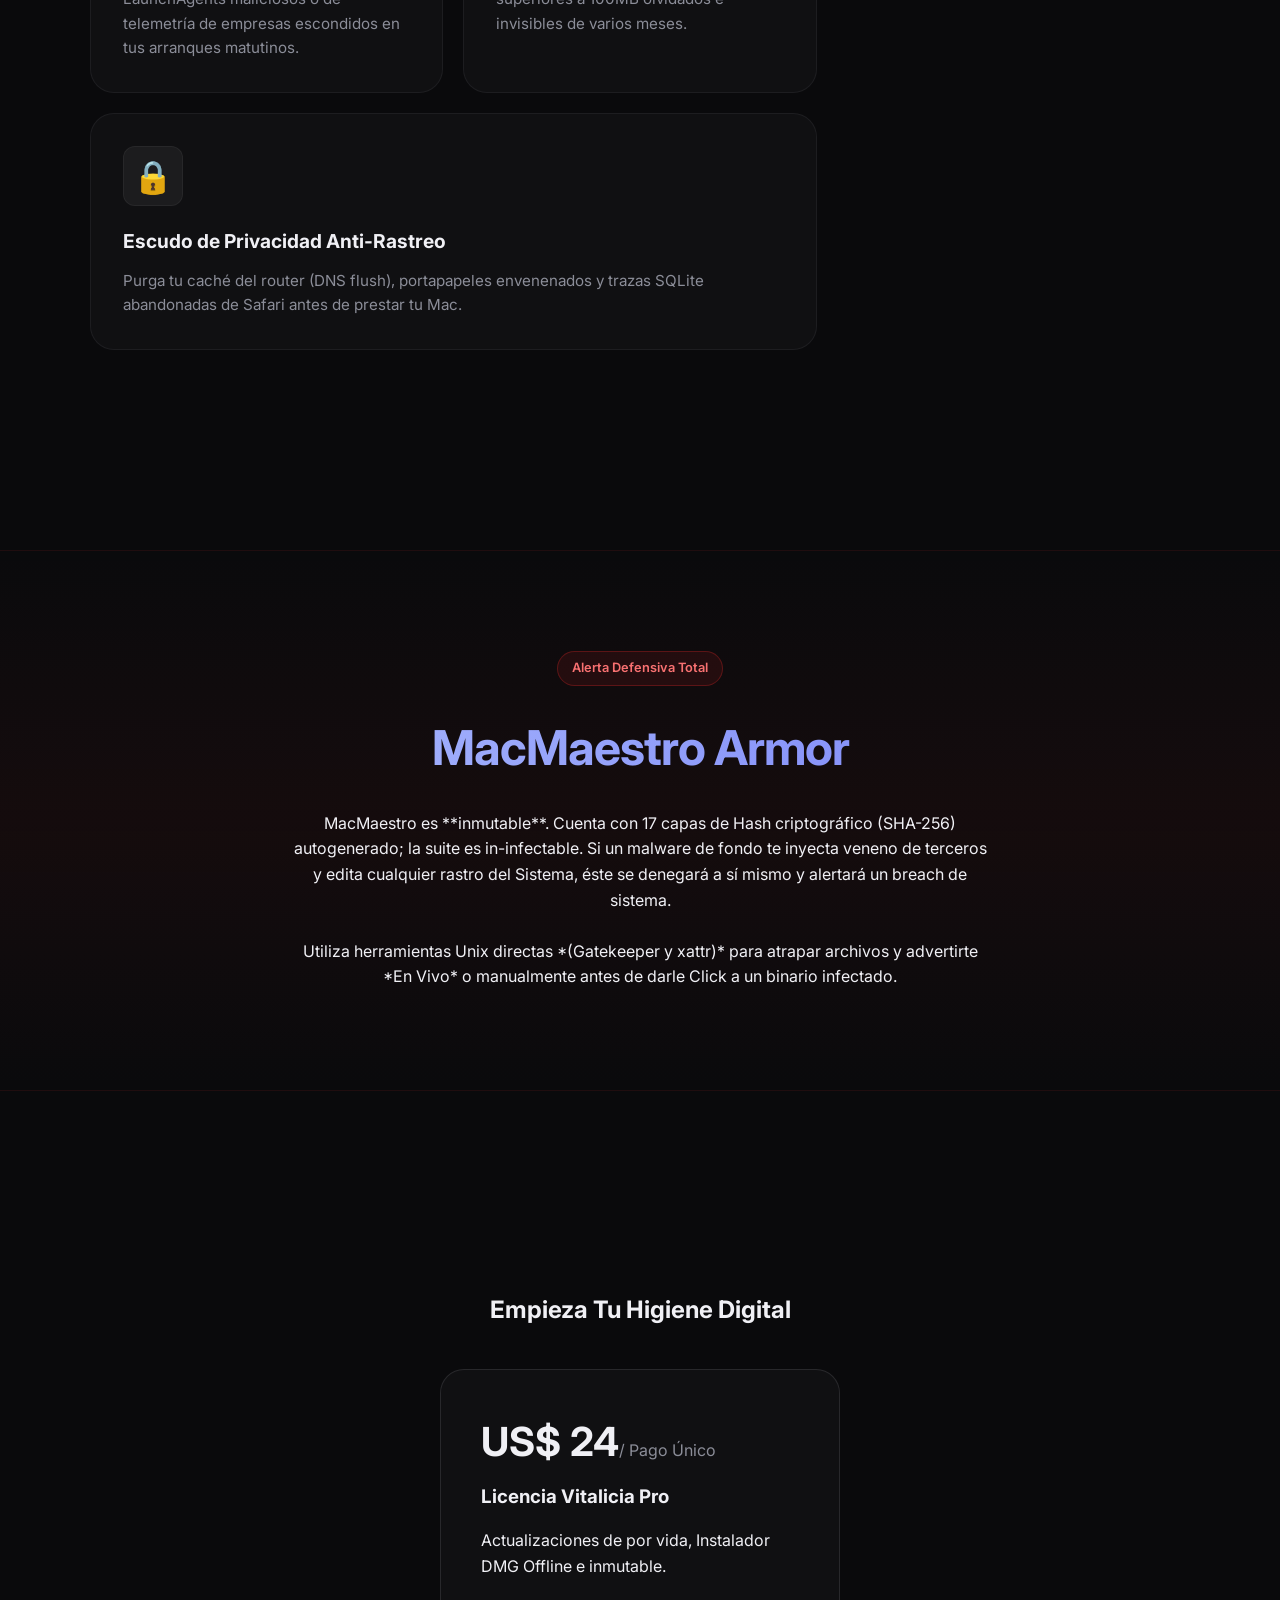
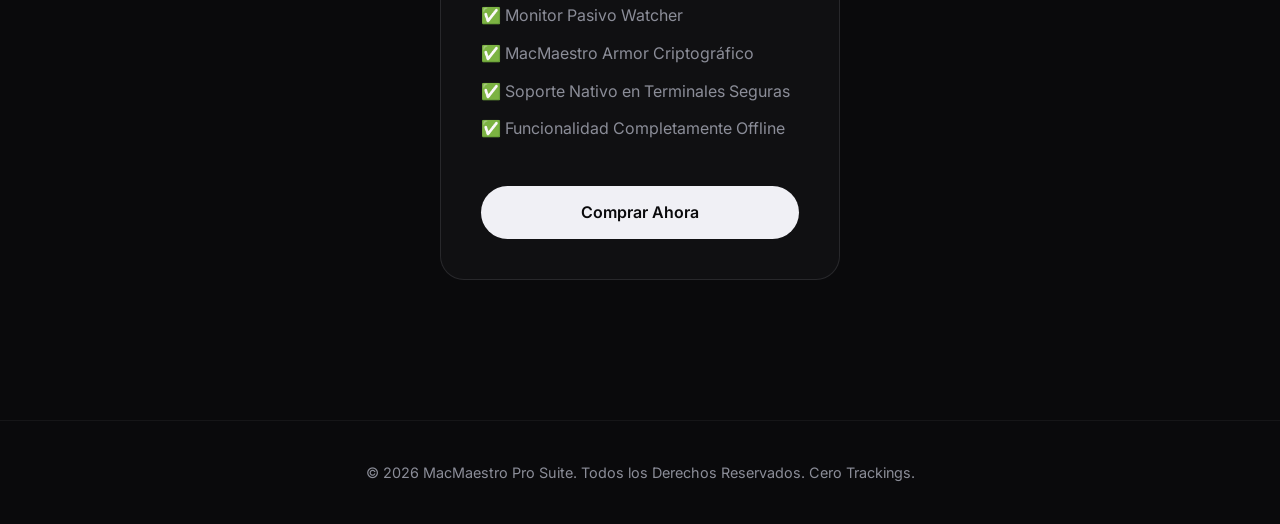
==== commit fe30b0ce: "🚀 Lanzamiento de MacMaestro v3.5 y Landing Page Comercial" ====
--- a/index.html
+++ b/index.html
@@ -3,308 +3,120 @@
 <head>
   <meta charset="UTF-8">
   <meta name="viewport" content="width=device-width, initial-scale=1.0">
-  <title>MacMaestro — macOS File Organizer Suite</title>
-  <meta name="description" content="Professional-grade, offline-first macOS file organization suite. Automatically sort, clean, and manage your Mac — with a beautiful web control panel.">
+  <title>MacMaestro Pro Suite</title>
+  <meta name="description" content="La utilidad de sistema definitiva para macOS. Limpieza profunda, privacidad y protección inmutable en vivo sin conexión a servidores.">
   <link rel="preconnect" href="https://fonts.googleapis.com">
-  <link href="https://fonts.googleapis.com/css2?family=Inter:wght@300;400;500;600;700;800;900&display=swap" rel="stylesheet">
-  <style>
-    :root {
-      --bg:#050709;--surface:#0c0e14;--card:#111318;--card2:#161923;
-      --border:#1c2030;--accent:#7c3aed;--accent2:#a855f7;--glow:rgba(124,58,237,.35);
-      --green:#10b981;--blue:#3b82f6;--yellow:#f59e0b;
-      --text:#e2e8f0;--muted:#64748b;--muted2:#94a3b8;--radius:16px;
-    }
-    *,*::before,*::after{box-sizing:border-box;margin:0;padding:0}
-    html{scroll-behavior:smooth}
-    body{font-family:'Inter',system-ui,sans-serif;background:var(--bg);color:var(--text);line-height:1.6;overflow-x:hidden}
-    /* NAV */
-    nav{position:fixed;top:0;left:0;right:0;z-index:100;display:flex;align-items:center;justify-content:space-between;padding:1rem 4rem;background:rgba(5,7,9,.85);backdrop-filter:blur(20px);border-bottom:1px solid var(--border)}
-    .nav-logo{display:flex;align-items:center;gap:.6rem;font-weight:800;font-size:1.1rem}
-    .nav-logo span{font-size:1.4rem}
-    .nav-links{display:flex;gap:2rem}
-    .nav-links a{color:var(--muted2);text-decoration:none;font-size:.9rem;font-weight:500;transition:color .2s}
-    .nav-links a:hover{color:var(--text)}
-    .nav-cta{display:flex;align-items:center;gap:1rem}
-    .btn{display:inline-flex;align-items:center;gap:.5rem;padding:.65rem 1.4rem;border-radius:10px;font-weight:600;font-size:.9rem;cursor:pointer;text-decoration:none;transition:all .2s;border:none}
-    .btn-ghost{background:transparent;border:1px solid var(--border);color:var(--muted2)}
-    .btn-ghost:hover{border-color:var(--accent);color:var(--text)}
-    .btn-primary{background:linear-gradient(135deg,var(--accent),#9333ea);color:#fff;box-shadow:0 0 24px var(--glow)}
-    .btn-primary:hover{transform:translateY(-1px);box-shadow:0 0 40px var(--glow)}
-    .btn-large{padding:.9rem 2rem;font-size:1rem;border-radius:12px}
-    /* HERO */
-    .hero{min-height:100vh;display:flex;flex-direction:column;align-items:center;justify-content:center;text-align:center;padding:8rem 2rem 4rem;position:relative}
-    .hero-glow{position:absolute;top:20%;left:50%;transform:translateX(-50%);width:800px;height:600px;background:radial-gradient(ellipse,rgba(124,58,237,.2) 0%,transparent 70%);pointer-events:none}
-    .badge{display:inline-flex;align-items:center;gap:.5rem;background:rgba(124,58,237,.15);border:1px solid rgba(124,58,237,.4);color:#a78bfa;padding:.35rem 1rem;border-radius:50px;font-size:.8rem;font-weight:600;margin-bottom:2rem;animation:fadeDown .6s ease both}
-    @keyframes fadeDown{from{opacity:0;transform:translateY(-12px)}to{opacity:1;transform:none}}
-    @keyframes fadeUp{from{opacity:0;transform:translateY(20px)}to{opacity:1;transform:none}}
-    h1{font-size:clamp(2.8rem,6vw,5rem);font-weight:900;line-height:1.08;letter-spacing:-.03em;margin-bottom:1.5rem;animation:fadeDown .6s .1s ease both}
-    .gradient-text{background:linear-gradient(135deg,#a78bfa,#7c3aed,#60a5fa);-webkit-background-clip:text;-webkit-text-fill-color:transparent;background-clip:text}
-    .hero-sub{font-size:1.2rem;color:var(--muted2);max-width:560px;margin:0 auto 2.5rem;line-height:1.7;animation:fadeDown .6s .2s ease both}
-    .hero-ctas{display:flex;gap:1rem;justify-content:center;flex-wrap:wrap;margin-bottom:3rem;animation:fadeDown .6s .3s ease both}
-    .hero-note{font-size:.8rem;color:var(--muted);animation:fadeDown .6s .4s ease both}
-    /* SCREENSHOT */
-    .screenshot-wrap{position:relative;max-width:960px;margin:3rem auto 0;animation:fadeUp .8s .5s ease both}
-    .screenshot-wrap::before{content:'';position:absolute;inset:-2px;background:linear-gradient(135deg,var(--accent),#60a5fa,var(--accent));border-radius:20px;z-index:-1;opacity:.5}
-    .screenshot-wrap img{width:100%;border-radius:18px;border:1px solid var(--border);box-shadow:0 40px 120px rgba(0,0,0,.8)}
-    /* SECTION */
-    section{padding:6rem 2rem;position:relative}
-    .container{max-width:1100px;margin:0 auto}
-    .section-label{color:var(--accent2);font-size:.8rem;font-weight:700;letter-spacing:.1em;text-transform:uppercase;margin-bottom:1rem}
-    .section-title{font-size:clamp(1.8rem,3.5vw,2.8rem);font-weight:800;line-height:1.15;letter-spacing:-.02em;margin-bottom:1rem}
-    .section-sub{color:var(--muted2);font-size:1.05rem;max-width:520px;line-height:1.7}
-    /* FEATURES */
-    .features-grid{display:grid;grid-template-columns:repeat(auto-fit,minmax(290px,1fr));gap:1.5rem;margin-top:3rem}
-    .feature-card{background:var(--card);border:1px solid var(--border);border-radius:var(--radius);padding:1.75rem;transition:all .3s;position:relative;overflow:hidden}
-    .feature-card::before{content:'';position:absolute;top:0;left:0;right:0;height:1px;background:linear-gradient(90deg,transparent,var(--accent),transparent);opacity:0;transition:opacity .3s}
-    .feature-card:hover{border-color:rgba(124,58,237,.5);transform:translateY(-3px)}
-    .feature-card:hover::before{opacity:1}
-    .feature-icon{font-size:2rem;margin-bottom:1rem}
-    .feature-card h3{font-size:1rem;font-weight:700;margin-bottom:.5rem}
-    .feature-card p{font-size:.875rem;color:var(--muted2);line-height:1.6}
-    .pro-badge{position:absolute;top:1rem;right:1rem;background:linear-gradient(135deg,#f59e0b,#d97706);color:#000;font-size:.65rem;font-weight:800;padding:.2rem .5rem;border-radius:6px;letter-spacing:.05em}
-    /* PRICING */
-    .pricing{background:var(--surface)}
-    .pricing-grid{display:grid;grid-template-columns:1fr 1fr;gap:2rem;margin-top:3rem;max-width:800px;margin-left:auto;margin-right:auto}
-    .pricing-card{background:var(--card);border:1px solid var(--border);border-radius:20px;padding:2rem;position:relative}
-    .pricing-card.featured{border-color:var(--accent);box-shadow:0 0 60px rgba(124,58,237,.2)}
-    .pricing-card.featured::before{content:'⭐ MÁS POPULAR';position:absolute;top:-1px;left:50%;transform:translateX(-50%);background:linear-gradient(135deg,var(--accent),#9333ea);color:#fff;font-size:.7rem;font-weight:800;padding:.3rem 1rem;border-radius:0 0 10px 10px;letter-spacing:.08em}
-    .plan-name{font-size:.85rem;font-weight:700;color:var(--muted2);text-transform:uppercase;letter-spacing:.1em;margin-bottom:1rem}
-    .plan-price{font-size:3rem;font-weight:900;line-height:1;margin-bottom:.25rem}
-    .plan-price span{font-size:1.2rem;font-weight:500;color:var(--muted2)}
-    .plan-desc{color:var(--muted2);font-size:.85rem;margin-bottom:1.75rem}
-    .plan-features{list-style:none;margin-bottom:2rem;display:flex;flex-direction:column;gap:.65rem}
-    .plan-features li{display:flex;align-items:flex-start;gap:.6rem;font-size:.875rem}
-    .plan-features .check{color:var(--green);flex-shrink:0}
-    .plan-features .cross{color:var(--muted);flex-shrink:0}
-    .plan-features li.muted-row{color:var(--muted)}
-    /* STEPS */
-    .steps{display:grid;grid-template-columns:repeat(3,1fr);gap:2rem;margin-top:3rem}
-    .step{text-align:center}
-    .step-num{width:48px;height:48px;background:rgba(124,58,237,.15);border:1px solid rgba(124,58,237,.4);border-radius:12px;display:flex;align-items:center;justify-content:center;font-weight:800;font-size:1.1rem;color:#a78bfa;margin:0 auto 1rem}
-    .step h3{font-size:1rem;font-weight:700;margin-bottom:.5rem}
-    .step p{font-size:.875rem;color:var(--muted2);line-height:1.6}
-    /* TABLE */
-    .compare-table{width:100%;border-collapse:collapse;margin-top:2rem}
-    .compare-table th{padding:1rem;text-align:center;font-size:.8rem;color:var(--muted);text-transform:uppercase;letter-spacing:.05em;border-bottom:1px solid var(--border)}
-    .compare-table th:first-child{text-align:left}
-    .compare-table td{padding:.85rem 1rem;border-bottom:1px solid var(--border);font-size:.9rem}
-    .compare-table td:not(:first-child){text-align:center}
-    .compare-table tr:hover td{background:rgba(255,255,255,.02)}
-    .compare-table .cat-row td{color:var(--muted2);font-size:.75rem;font-weight:700;text-transform:uppercase;letter-spacing:.08em;padding-top:1.5rem;background:transparent!important}
-    /* FAQ */
-    .faq{max-width:700px;margin:3rem auto 0}
-    .faq-item{border-bottom:1px solid var(--border);padding:1.25rem 0;cursor:pointer}
-    .faq-q{display:flex;justify-content:space-between;align-items:center;font-weight:600;font-size:.95rem}
-    .faq-q .ico{color:var(--muted);transition:transform .3s}
-    .faq-item.open .faq-q .ico{transform:rotate(45deg)}
-    .faq-a{color:var(--muted2);font-size:.9rem;line-height:1.7;max-height:0;overflow:hidden;transition:max-height .35s ease,padding .35s}
-    .faq-item.open .faq-a{max-height:300px;padding-top:.75rem}
-    /* CTA */
-    .cta-section{text-align:center;background:radial-gradient(ellipse at center,rgba(124,58,237,.2) 0%,transparent 70%)}
-    .cta-section h2{font-size:clamp(2rem,4vw,3.5rem);font-weight:900;letter-spacing:-.03em;margin-bottom:1rem}
-    .cta-section p{color:var(--muted2);font-size:1.1rem;margin-bottom:2.5rem}
-    /* FOOTER */
-    footer{border-top:1px solid var(--border);padding:3rem 2rem;text-align:center;color:var(--muted);font-size:.85rem}
-    footer a{color:var(--muted2);text-decoration:none}
-    footer a:hover{color:var(--text)}
-    .footer-links{display:flex;gap:2rem;justify-content:center;margin-bottom:1rem;flex-wrap:wrap}
-    /* REVEAL */
-    .reveal{opacity:0;transform:translateY(30px);transition:all .7s ease}
-    .reveal.visible{opacity:1;transform:none}
-    @media(max-width:768px){nav{padding:1rem 1.5rem}.nav-links{display:none}.pricing-grid{grid-template-columns:1fr}.steps{grid-template-columns:1fr}}
-  </style>
+  <link rel="preconnect" href="https://fonts.gstatic.com" crossorigin>
+  <link href="https://fonts.googleapis.com/css2?family=Inter:wght@300;400;600;700&display=swap" rel="stylesheet">
+  <link rel="stylesheet" href="styles.css">
 </head>
 <body>
-
-<nav>
-  <div class="nav-logo"><span>🗂️</span> MacMaestro</div>
-  <div class="nav-links">
-    <a href="#features">Features</a>
-    <a href="#pricing">Precios</a>
-    <a href="#faq">FAQ</a>
-    <a href="https://github.com/cpparedes90/macmaestro" target="_blank">GitHub</a>
-  </div>
-  <div class="nav-cta">
-    <a href="https://github.com/cpparedes90/macmaestro" class="btn btn-ghost" target="_blank">Free / Open Source</a>
-    <a href="#pricing" class="btn btn-primary">Obtener Pro →</a>
-  </div>
-</nav>
-
-<!-- HERO -->
-<div class="hero">
-  <div class="hero-glow"></div>
-  <div class="badge">✨ Versión 3.0 disponible ahora</div>
-  <h1>Tu Mac organizado<br><span class="gradient-text">automáticamente.</span></h1>
-  <p class="hero-sub">MacMaestro organiza tus archivos, limpia el sistema y monitorea tu Mac — todo desde un panel web local. Sin nube. Sin suscripción. Sin complicaciones.</p>
-  <div class="hero-ctas">
-    <a href="#pricing" class="btn btn-primary btn-large">⚡ Obtener Pro — $14.99</a>
-    <a href="https://github.com/cpparedes90/macmaestro" class="btn btn-ghost btn-large" target="_blank">Ver en GitHub ↗</a>
-  </div>
-  <p class="hero-note">✅ macOS 12+ &nbsp;•&nbsp; ✅ Python 3.9+ &nbsp;•&nbsp; ✅ 100% Offline &nbsp;•&nbsp; ✅ MIT License</p>
-  <div class="screenshot-wrap">
-    <img src="https://raw.githubusercontent.com/cpparedes90/macmaestro/main/docs/screenshot.png" alt="MacMaestro Dashboard — Panel de control web">
-  </div>
-</div>
-
-<!-- FEATURES -->
-<section id="features">
-  <div class="container">
-    <div class="reveal">
-      <div class="section-label">Features</div>
-      <h2 class="section-title">Todo lo que necesita<br>un Mac bien mantenido</h2>
-      <p class="section-sub">Más de 10 herramientas integradas en un solo panel. Sin instalar apps separadas.</p>
-    </div>
-    <div class="features-grid reveal">
-      <div class="feature-card"><div class="feature-icon">🗂️</div><h3>Organizador de archivos</h3><p>Clasifica automáticamente por tipo, fecha y reglas personalizadas. Funciona en Downloads, Desktop y cualquier carpeta.</p></div>
-      <div class="feature-card"><div class="feature-icon">👁️</div><h3>Monitor en tiempo real</h3><p>Detecta archivos nuevos al instante y los organiza sin que hagas nada. Corre silenciosamente en background.</p></div>
-      <div class="feature-card"><div class="feature-icon">📐</div><h3>Reglas personalizadas</h3><p>Define qué hacer con cada tipo de archivo. Por extensión, nombre, tamaño o fecha. Control total.</p></div>
-      <div class="feature-card"><div class="feature-icon">🧹</div><h3>Limpiador del sistema</h3><p>Elimina cachés, archivos temporales y logs de sistema. Libera gigas sin riesgo.</p></div>
-      <div class="feature-card"><div class="feature-icon">📦</div><h3>Desinstalador de apps</h3><p>Elimina apps por completo: binario, preferencias, soporte y cachés. Más profundo que el Finder.</p></div>
-      <div class="feature-card"><div class="feature-icon">📊</div><h3>Monitor de recursos</h3><p>CPU, RAM y disco en tiempo real. Sin abrir Activity Monitor.</p></div>
-      <div class="feature-card"><div class="pro-badge">PRO</div><div class="feature-icon">📅</div><h3>Programación automática</h3><p>Programa organizaciones diarias, semanales o personalizadas. Tu Mac se mantiene solo.</p></div>
-      <div class="feature-card"><div class="pro-badge">PRO</div><div class="feature-icon">📁</div><h3>Multi-carpetas</h3><p>Vigila Downloads, Desktop, Documentos y más al mismo tiempo. Sin límites.</p></div>
-      <div class="feature-card"><div class="pro-badge">PRO</div><div class="feature-icon">🔔</div><h3>Notificaciones nativas</h3><p>Recibe avisos de macOS cuando termine una organización. Sin tener el panel abierto.</p></div>
-    </div>
-  </div>
-</section>
-
-<!-- HOW IT WORKS -->
-<section style="background:var(--surface)">
-  <div class="container">
-    <div class="reveal" style="text-align:center;margin-bottom:1rem">
-      <div class="section-label">Cómo funciona</div>
-      <h2 class="section-title">Listo en 3 pasos</h2>
-    </div>
-    <div class="steps reveal">
-      <div class="step"><div class="step-num">1</div><h3>Instala</h3><p>Clona el repo y ejecuta <code style="background:var(--card);padding:.1rem .4rem;border-radius:5px;font-size:.85em">bash install.sh</code>. Listo en menos de 1 minuto.</p></div>
-      <div class="step"><div class="step-num">2</div><h3>Configura</h3><p>Abre <strong>localhost:7474</strong> en tu navegador. Define tus reglas y activa el watcher.</p></div>
-      <div class="step"><div class="step-num">3</div><h3>Olvídate</h3><p>MacMaestro trabaja en background. Tu Mac se mantiene ordenado solo, para siempre.</p></div>
-    </div>
-  </div>
-</section>
-
-<!-- PRICING -->
-<section id="pricing" class="pricing">
-  <div class="container">
-    <div class="reveal" style="text-align:center">
-      <div class="section-label">Precios</div>
-      <h2 class="section-title">Simple y transparente</h2>
-      <p class="section-sub" style="margin:0 auto">Un solo pago. Sin suscripciones. Tuyo para siempre.</p>
-    </div>
-    <div class="pricing-grid reveal">
-      <div class="pricing-card">
-        <div class="plan-name">Free · Open Source</div>
-        <div class="plan-price">$0 <span>/ siempre</span></div>
-        <div class="plan-desc">Para usuarios que quieren control total del código.</div>
-        <ul class="plan-features">
-          <li><span class="check">✓</span> Panel web local</li>
-          <li><span class="check">✓</span> Organizador de archivos</li>
-          <li><span class="check">✓</span> Watcher (1 carpeta)</li>
-          <li><span class="check">✓</span> Hasta 3 reglas</li>
-          <li><span class="check">✓</span> Limpiador básico</li>
-          <li class="muted-row"><span class="cross">✗</span> Multi-carpetas</li>
-          <li class="muted-row"><span class="cross">✗</span> Programación automática</li>
-          <li class="muted-row"><span class="cross">✗</span> Notificaciones nativas</li>
-        </ul>
-        <a href="https://github.com/cpparedes90/macmaestro" class="btn btn-ghost" style="width:100%;justify-content:center" target="_blank">Descargar gratis</a>
-      </div>
-      <div class="pricing-card featured">
-        <div class="plan-name">Pro · Pago único</div>
-        <div class="plan-price" style="background:linear-gradient(135deg,#a78bfa,#7c3aed);-webkit-background-clip:text;-webkit-text-fill-color:transparent;background-clip:text">$14.99 <span style="-webkit-text-fill-color:var(--muted2)">/ único</span></div>
-        <div class="plan-desc">Todo lo de Free + features exclusivas Pro.</div>
-        <ul class="plan-features">
-          <li><span class="check">✓</span> <strong>Todo lo del plan Free</strong></li>
-          <li><span class="check">✓</span> Reglas <strong>ilimitadas</strong></li>
-          <li><span class="check">✓</span> Multi-carpetas (ilimitadas)</li>
-          <li><span class="check">✓</span> Programación automática</li>
-          <li><span class="check">✓</span> Notificaciones nativas macOS</li>
-          <li><span class="check">✓</span> Duplicados con preview</li>
-          <li><span class="check">✓</span> Badge ⚡ Pro en dashboard</li>
-          <li><span class="check">✓</span> Soporte por email prioritario</li>
-        </ul>
-        <a href="https://gumroad.com/cpparedes90" class="btn btn-primary" style="width:100%;justify-content:center" target="_blank">⚡ Obtener Pro — $14.99</a>
+  
+  <nav class="navbar">
+    <div class="container nav-content">
+      <div class="logo">MacMaestro</div>
+      <div class="nav-links">
+        <a href="#features">Características</a>
+        <a href="#armor">Armor</a>
+        <a href="#pricing" class="btn-sm">Licencia Pro</a>
       </div>
     </div>
-    <div class="reveal" style="margin-top:3rem">
-      <h3 style="text-align:center;font-size:1.1rem;margin-bottom:1rem;color:var(--muted2)">Comparación completa</h3>
-      <table class="compare-table">
-        <thead><tr><th>Feature</th><th>Free</th><th style="color:#a78bfa">Pro</th></tr></thead>
-        <tbody>
-          <tr class="cat-row"><td colspan="3">Core</td></tr>
-          <tr><td>Panel web local</td><td>✅</td><td>✅</td></tr>
-          <tr><td>Organizador de archivos</td><td>✅</td><td>✅</td></tr>
-          <tr><td>Watcher en tiempo real</td><td>1 carpeta</td><td style="color:#a78bfa;font-weight:600">Ilimitadas</td></tr>
-          <tr><td>Reglas personalizadas</td><td>Máx 3</td><td style="color:#a78bfa;font-weight:600">Ilimitadas</td></tr>
-          <tr><td>Limpiador, desinstalador, monitor</td><td>✅</td><td>✅</td></tr>
-          <tr class="cat-row"><td colspan="3">Exclusivo Pro</td></tr>
-          <tr><td>Programación automática (cron)</td><td>❌</td><td style="color:#a78bfa;font-weight:600">✅</td></tr>
-          <tr><td>Múltiples carpetas vigiladas</td><td>❌</td><td style="color:#a78bfa;font-weight:600">✅</td></tr>
-          <tr><td>Notificaciones nativas macOS</td><td>❌</td><td style="color:#a78bfa;font-weight:600">✅</td></tr>
-          <tr><td>Preview antes de borrar duplicados</td><td>❌</td><td style="color:#a78bfa;font-weight:600">✅</td></tr>
-          <tr><td>Soporte por email prioritario</td><td>❌</td><td style="color:#a78bfa;font-weight:600">✅</td></tr>
-          <tr class="cat-row"><td colspan="3">Garantías</td></tr>
-          <tr><td>100% Offline (sin servidor)</td><td>✅</td><td>✅</td></tr>
-          <tr><td>Sin suscripción</td><td>✅</td><td>✅</td></tr>
-          <tr><td>Código fuente disponible</td><td>✅</td><td>✅</td></tr>
-        </tbody>
-      </table>
+  </nav>
+
+  <header class="hero">
+    <div class="glow"></div>
+    <div class="container hero-content fade-up">
+      <div class="badge">Lanzamiento v3.5 — Seguridad Inmutable</div>
+      <h1>El Control Absoluto de tu Mac. <br><span class="text-gradient">En Secreto. Offline.</span></h1>
+      <p class="hero-desc">Descubre la única suite Mantenimiento capaz de erradicar basura oculta, deshacer instalaciones fantasma y purgar programas espías a nivel *Kernel* sin requerir internet.</p>
+      <div class="cta-group">
+        <a href="#pricing" class="btn btn-primary">Adquirir Licencia Vitalicia</a>
+        <a href="#features" class="btn btn-secondary">Descubrir Más</a>
+      </div>
     </div>
-  </div>
-</section>
+  </header>
 
-<!-- FAQ -->
-<section id="faq">
-  <div class="container reveal" style="max-width:800px">
-    <div style="text-align:center;margin-bottom:3rem">
-      <div class="section-label">FAQ</div>
-      <h2 class="section-title">Preguntas frecuentes</h2>
+  <section id="features" class="bento-section container fade-up">
+    <div class="section-headers">
+      <h2>Poder Nativo Ilimitado</h2>
+      <p>Cero bloatware. MacMaestro no es una app pesada de terceros. Inyecta utilidades usando los motores originales de tu ecosistema.</p>
     </div>
-    <div class="faq">
-      <div class="faq-item"><div class="faq-q">¿MacMaestro envía mis archivos a la nube? <span class="ico">+</span></div><div class="faq-a">No. MacMaestro es 100% offline. Todos los datos, reportes y configuraciones se guardan localmente en tu Mac (~/Agentes/). Nunca sale información de tu computadora.</div></div>
-      <div class="faq-item"><div class="faq-q">¿Cómo funciona la licencia Pro offline? <span class="ico">+</span></div><div class="faq-a">Recibes una clave única formato MMRO-XXXX-XXXX-XXXX. La ingresas en el panel (Settings → Activar Pro) y se valida localmente via SHA-256. No necesitas internet después de recibirla.</div></div>
-      <div class="faq-item"><div class="faq-q">¿Funciona en Apple Silicon (M1/M2/M3)? <span class="ico">+</span></div><div class="faq-a">Sí. MacMaestro está escrito en Python puro y funciona perfectamente en Macs con chip Apple Silicon y en Macs Intel.</div></div>
-      <div class="faq-item"><div class="faq-q">¿Qué pasa si compro y no me gusta? <span class="ico">+</span></div><div class="faq-a">Puedes probar la versión gratuita (open source en GitHub) antes de comprar. Si tienes algún problema, escríbenos por email y lo resolvemos.</div></div>
-      <div class="faq-item"><div class="faq-q">¿Puedo instalar la licencia en más de un Mac? <span class="ico">+</span></div><div class="faq-a">La licencia Pro es para uso personal — puedes instalarla en todos los Macs que sean de tu propiedad.</div></div>
+    
+    <div class="bento-grid">
+      
+      <!-- Feature 1: Eliminador Profundo -->
+      <div class="bento-card col-span-2">
+        <div class="card-icon">🧹</div>
+        <h3>Limpieza Quirúrgica y Desinstalador</h3>
+        <p>No basta con arrastrar a la papelera. Destruimos cachés temporales ocultos de Apple y rastros persistentes de aplicaciones eliminadas en ~/Library y perfiles corruptos.</p>
+      </div>
+
+      <!-- Feature 2: Watcher Inteligente -->
+      <div class="bento-card">
+        <div class="card-icon">👁️</div>
+        <h3>Monitor Watcher</h3>
+        <p>El *Demonio* indetectable. Organiza todo tu contenido dinámico al vuelo apenas cae al disco, gastando literalmente *cero* de CPU procesada.</p>
+      </div>
+
+      <!-- Feature 3: Startup / Gestor -->
+      <div class="bento-card">
+        <div class="card-icon">🚀</div>
+        <h3>Control de Arranque Pobre</h3>
+        <p>Desenmascara y ejecuta apagones en LaunchAgents maliciosos o de telemetría de empresas escondidos en tus arranques matutinos.</p>
+      </div>
+
+      <!-- Feature 4: Agujeros Negros -->
+      <div class="bento-card">
+        <div class="card-icon">📁</div>
+        <h3>Cazador Agujeros Negros</h3>
+        <p>Mapeo microscópico de archivos superiores a 100MB olvidados e invisibles de varios meses.</p>
+      </div>
+
+      <!-- Feature 5: Privacidad -->
+      <div class="bento-card col-span-2">
+        <div class="card-icon">🔒</div>
+        <h3>Escudo de Privacidad Anti-Rastreo</h3>
+        <p>Purga tu caché del router (DNS flush), portapapeles envenenados y trazas SQLite abandonadas de Safari antes de prestar tu Mac.</p>
+      </div>
+      
     </div>
-  </div>
-</section>
+  </section>
 
-<!-- CTA -->
-<section class="cta-section reveal">
-  <div class="container">
-    <h2>Tu Mac merece estar<br><span class="gradient-text">siempre ordenado.</span></h2>
-    <p>Únete a los usuarios que ya disfrutan de un Mac que se mantiene solo.</p>
-    <a href="https://gumroad.com/cpparedes90" class="btn btn-primary btn-large" target="_blank">⚡ Obtener MacMaestro Pro — $14.99</a>
-    <p style="margin-top:1rem;font-size:.8rem;color:var(--muted)">Pago único · Sin suscripción · Descarga inmediata</p>
-  </div>
-</section>
+  <section id="armor" class="armor-section">
+    <div class="container fade-up">
+      <div class="armor-content">
+        <div class="badge badge-red">Alerta Defensiva Total</div>
+        <h2 class="text-gradient">MacMaestro Armor</h2>
+        <p>MacMaestro es **inmutable**. Cuenta con 17 capas de Hash criptográfico (SHA-256) autogenerado; la suite es in-infectable. Si un malware de fondo te inyecta veneno de terceros y edita cualquier rastro del Sistema, éste se denegará a sí mismo y alertará un breach de sistema.</p>
+        <br>
+        <p>Utiliza herramientas Unix directas *(Gatekeeper y xattr)* para atrapar archivos y advertirte *En Vivo* o manualmente antes de darle Click a un binario infectado.</p>
+      </div>
+    </div>
+  </section>
 
-<footer>
-  <div class="footer-links">
-    <a href="https://github.com/cpparedes90/macmaestro" target="_blank">GitHub</a>
-    <a href="https://github.com/cpparedes90/macmaestro/blob/main/LICENSE" target="_blank">MIT License</a>
-    <a href="mailto:cp.paredes90@gmail.com">Soporte</a>
-    <a href="https://github.com/cpparedes90/macmaestro/blob/main/CHANGELOG.md" target="_blank">Changelog</a>
-  </div>
-  <p>© 2026 MacMaestro · Hecho con ❤️ para macOS · <a href="https://github.com/cpparedes90" target="_blank">@cpparedes90</a></p>
-</footer>
+  <section id="pricing" class="pricing-section container fade-up">
+    <h2>Empieza Tu Higiene Digital</h2>
+    <div class="pricing-card">
+      <div class="price">US$ 24<span>/ Pago Único</span></div>
+      <h3>Licencia Vitalicia Pro</h3>
+      <p>Actualizaciones de por vida, Instalador DMG Offline e inmutable.</p>
+      <ul class="features-list">
+        <li>✅ Monitor Pasivo Watcher</li>
+        <li>✅ MacMaestro Armor Criptográfico</li>
+        <li>✅ Soporte Nativo en Terminales Seguras</li>
+        <li>✅ Funcionalidad Completamente Offline</li>
+      </ul>
+      <!-- Aquí debe ir tu enlace a GUMROAD o STRIPE -->
+      <a href="https://gumroad.com/" target="_blank" class="btn btn-primary" style="width: 100%; margin-top:20px;">Comprar Ahora</a>
+    </div>
+  </section>
 
-<script>
-const observer = new IntersectionObserver(entries => {
-  entries.forEach(e => { if (e.isIntersecting) e.target.classList.add('visible'); });
-}, { threshold: 0.1 });
-document.querySelectorAll('.reveal').forEach(el => observer.observe(el));
-document.querySelectorAll('.faq-item').forEach(item => {
-  item.addEventListener('click', () => {
-    const isOpen = item.classList.contains('open');
-    document.querySelectorAll('.faq-item').forEach(i => i.classList.remove('open'));
-    if (!isOpen) item.classList.add('open');
-  });
-});
-window.addEventListener('scroll', () => {
-  document.querySelector('nav').style.background =
-    window.scrollY > 50 ? 'rgba(5,7,9,.97)' : 'rgba(5,7,9,.85)';
-});
-</script>
+  <footer>
+    <div class="container">
+      <p>&copy; 2026 MacMaestro Pro Suite. Todos los Derechos Reservados. Cero Trackings.</p>
+    </div>
+  </footer>
+
+  <script src="script.js"></script>
 </body>
 </html>
--- a/styles.css
+++ b/styles.css
@@ -0,0 +1,276 @@
+:root {
+  --bg-dark: #0a0a0c;
+  --bg-card: rgba(20, 20, 24, 0.6);
+  --bg-glass: rgba(15, 15, 20, 0.4);
+  --accent: #5e6ad2;
+  --accent-glow: rgba(94, 106, 210, 0.5);
+  --text-main: #f0f0f5;
+  --text-muted: #8b8d98;
+  --radius-lg: 24px;
+  --radius-md: 12px;
+}
+
+* { margin: 0; padding: 0; box-sizing: border-box; }
+
+body {
+  font-family: 'Inter', system-ui, -apple-system, sans-serif;
+  background-color: var(--bg-dark);
+  color: var(--text-main);
+  line-height: 1.6;
+  overflow-x: hidden;
+}
+
+.container {
+  max-width: 1100px;
+  margin: 0 auto;
+  padding: 0 24px;
+}
+
+/* ──────────────── NAXBAR ──────────────── */
+.navbar {
+  position: fixed;
+  top: 0; width: 100%;
+  padding: 20px 0;
+  background: var(--bg-glass);
+  backdrop-filter: blur(12px);
+  -webkit-backdrop-filter: blur(12px);
+  z-index: 100;
+  border-bottom: 1px solid rgba(255,255,255,0.05);
+}
+
+.nav-content {
+  display: flex;
+  justify-content: space-between;
+  align-items: center;
+}
+
+.logo {
+  font-weight: 700;
+  font-size: 1.1rem;
+  letter-spacing: -0.5px;
+}
+
+.nav-links {
+  display: flex;
+  gap: 24px;
+  align-items: center;
+}
+
+.nav-links a {
+  color: var(--text-main);
+  text-decoration: none;
+  font-size: 0.9rem;
+  transition: opacity 0.2s;
+}
+
+.nav-links a:hover {
+  opacity: 0.7;
+}
+
+/* ──────────────── HERO ──────────────── */
+.hero {
+  position: relative;
+  min-height: 90vh;
+  display: flex;
+  align-items: center;
+  justify-content: center;
+  text-align: center;
+  padding-top: 80px;
+}
+
+.glow {
+  position: absolute;
+  top: 30%;
+  left: 50%;
+  transform: translate(-50%, -50%);
+  width: 600px; height: 600px;
+  background: radial-gradient(circle, var(--accent-glow) 0%, rgba(10,10,12,0) 70%);
+  z-index: -1;
+  filter: blur(80px);
+  opacity: 0.6;
+}
+
+.badge {
+  display: inline-block;
+  padding: 6px 14px;
+  background: rgba(255,255,255,0.05);
+  border: 1px solid rgba(255,255,255,0.1);
+  border-radius: 50px;
+  font-size: 0.8rem;
+  font-weight: 600;
+  color: var(--text-muted);
+  margin-bottom: 24px;
+}
+.badge-red {
+  background: rgba(220, 38, 38, 0.1);
+  border-color: rgba(220, 38, 38, 0.3);
+  color: #f87171;
+}
+
+.hero h1 {
+  font-size: clamp(3rem, 6vw, 4.5rem);
+  font-weight: 700;
+  line-height: 1.1;
+  letter-spacing: -1.5px;
+  margin-bottom: 24px;
+}
+
+.text-gradient {
+  background: linear-gradient(90deg, #a5b4fc, #818cf8);
+  -webkit-background-clip: text;
+  -webkit-text-fill-color: transparent;
+}
+
+.hero-desc {
+  font-size: 1.1rem;
+  color: var(--text-muted);
+  max-width: 600px;
+  margin: 0 auto 40px auto;
+}
+
+/* ──────────────── BUTTONS ──────────────── */
+.btn {
+  display: inline-flex;
+  align-items: center;
+  justify-content: center;
+  padding: 14px 28px;
+  font-size: 1rem;
+  font-weight: 600;
+  border-radius: 50px;
+  text-decoration: none;
+  transition: all 0.2s cubic-bezier(0.16, 1, 0.3, 1);
+  cursor: pointer;
+  border: none;
+}
+.btn:active { transform: scale(0.96); }
+
+.btn-primary {
+  background: var(--text-main);
+  color: var(--bg-dark);
+}
+.btn-primary:hover {
+  background: var(--text-muted);
+}
+
+.btn-secondary {
+  background: rgba(255,255,255,0.05);
+  color: var(--text-main);
+  border: 1px solid rgba(255,255,255,0.1);
+}
+.btn-secondary:hover {
+  background: rgba(255,255,255,0.1);
+}
+
+.btn-sm {
+  padding: 8px 16px !important;
+  font-size: 0.8rem !important;
+  background: var(--text-main);
+  color: var(--bg-dark) !important;
+  border-radius: 50px;
+  font-weight: 600;
+}
+
+.cta-group {
+  display: flex;
+  gap: 16px;
+  justify-content: center;
+}
+
+/* ──────────────── FEATURES BENTO ──────────────── */
+.bento-section {
+  padding: 100px 0;
+}
+.section-headers { text-align: center; margin-bottom: 60px; }
+.section-headers h2 { font-size: 2.5rem; margin-bottom: 16px; letter-spacing: -1px; }
+.section-headers p { color: var(--text-muted); max-width: 500px; margin: 0 auto; }
+
+.bento-grid {
+  display: grid;
+  grid-template-columns: repeat(3, 1fr);
+  gap: 20px;
+}
+
+.bento-card {
+  background: var(--bg-card);
+  border: 1px solid rgba(255,255,255,0.06);
+  border-radius: var(--radius-lg);
+  padding: 32px;
+  transition: transform 0.3s;
+}
+.bento-card:hover { border-color: rgba(255,255,255,0.15); transform: translateY(-3px); }
+
+.card-icon {
+  font-size: 2rem;
+  margin-bottom: 20px;
+  background: rgba(255,255,255,0.05);
+  width: 60px; height: 60px;
+  display: flex; align-items: center; justify-content: center;
+  border-radius: var(--radius-md);
+  border: 1px solid rgba(255,255,255,0.05);
+}
+
+.bento-card h3 { font-size: 1.2rem; margin-bottom: 12px; }
+.bento-card p { color: var(--text-muted); font-size: 0.95rem; }
+
+.col-span-2 { grid-column: span 2; }
+
+/* ──────────────── ARMOR ──────────────── */
+.armor-section {
+  margin: 100px 0;
+  padding: 100px 0;
+  background: linear-gradient(180deg, rgba(15,15,20,0) 0%, rgba(220,38,38,0.05) 50%, rgba(15,15,20,0) 100%);
+  border-top: 1px solid rgba(220,38,38,0.1);
+  border-bottom: 1px solid rgba(220,38,38,0.1);
+}
+
+.armor-content {
+  text-align: center;
+  max-width: 700px; margin: 0 auto;
+}
+.armor-content h2 { font-size: 3rem; margin-bottom: 24px; letter-spacing: -1px; }
+
+/* ──────────────── PRICING ──────────────── */
+.pricing-section {
+  text-align: center;
+  padding: 100px 0;
+}
+.pricing-card {
+  max-width: 400px;
+  margin: 40px auto;
+  background: var(--bg-card);
+  border: 1px solid rgba(255,255,255,0.1);
+  border-radius: var(--radius-lg);
+  padding: 40px;
+  text-align: left;
+}
+.pricing-card .price { font-size: 2.5rem; font-weight: 700; margin-bottom: 8px; }
+.price span { font-size: 1rem; color: var(--text-muted); font-weight: 400; }
+.pricing-card h3 { margin-bottom: 16px; }
+.features-list { list-style: none; margin: 24px 0; color: var(--text-muted); }
+.features-list li { margin-bottom: 12px; display: flex; gap: 8px; }
+
+/* ──────────────── FOOTER ──────────────── */
+footer {
+  text-align: center;
+  padding: 40px 0;
+  color: var(--text-muted);
+  border-top: 1px solid rgba(255,255,255,0.05);
+  font-size: 0.9rem;
+}
+
+/* ──────────────── ANIMATIONS ──────────────── */
+.fade-up {
+  opacity: 0;
+  transform: translateY(30px);
+  transition: opacity 0.8s ease-out, transform 0.8s ease-out;
+}
+.fade-up.visible {
+  opacity: 1;
+  transform: translateY(0);
+}
+
+@media (max-width: 768px) {
+  .bento-grid { grid-template-columns: 1fr; }
+  .col-span-2 { grid-column: span 1; }
+  .cta-group { flex-direction: column; }
+}
